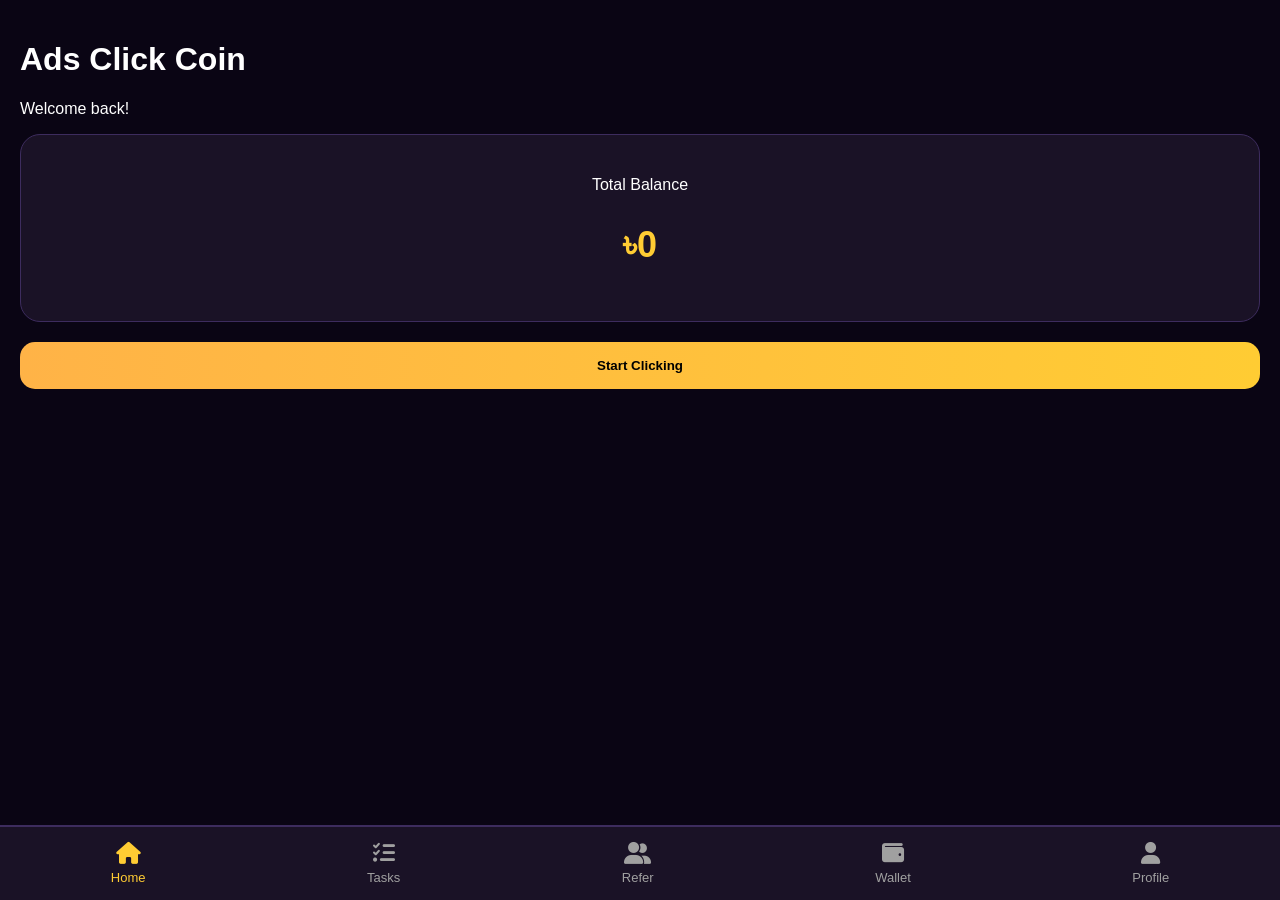
==== index.html @ d7c6bf6d "Update index.html" ====
<!DOCTYPE html>
<html>
<head>
    <link rel="stylesheet" href="https://cdnjs.cloudflare.com/ajax/libs/font-awesome/6.0.0/css/all.min.css">
    <link rel="stylesheet" href="style.css">
</head>
<body>
    <div class="dashboard">
        <header><h1>Ads Click Coin</h1><p>Welcome back!</p></header>
        <div class="balance-card"><p>Total Balance</p><h2 id="balance-display">৳0</h2></div>
        <button class="start-btn">Start Clicking</button>
    </div>
    <nav class="navbar">
        <a href="index.html" class="nav-item active"><i class="fas fa-home"></i><span>Home</span></a>
        <a href="tasks.html" class="nav-item"><i class="fas fa-tasks"></i><span>Tasks</span></a>
        <a href="refer.html" class="nav-item"><i class="fas fa-user-friends"></i><span>Refer</span></a>
        <a href="wallet.html" class="nav-item"><i class="fas fa-wallet"></i><span>Wallet</span></a>
        <a href="profile.html" class="nav-item"><i class="fas fa-user"></i><span>Profile</span></a>
    </nav>
    <script src="https://telegram.org/js/telegram-web-app.js"></script>
    <script src="script.js"></script>
</body>
</html>
---- style.css ----
body { margin: 0; padding: 0; font-family: 'Segoe UI', sans-serif; background-color: #0a0514; color: #ffffff; padding-bottom: 90px; }
.dashboard { padding: 20px; }
.balance-card { background-color: #1a1226; padding: 25px; border-radius: 20px; text-align: center; border: 1px solid #3d2c5e; margin-bottom: 20px; }
.balance-card h2 { font-size: 36px; color: #ffcc33; }
.start-btn, .withdraw-main-btn { width: 100%; padding: 16px; border-radius: 15px; background: linear-gradient(90deg, #ffb347, #ffcc33); color: #000; font-weight: bold; border: none; cursor: pointer; }
.navbar { position: fixed; bottom: 0; width: 100%; background-color: #1a1226; display: flex; justify-content: space-around; padding: 15px 0; border-top: 2px solid #3d2c5e; }
.nav-item { color: #a0a0a0; text-decoration: none; font-size: 13px; display: flex; flex-direction: column; align-items: center; }
.nav-item.active { color: #ffcc33; }
.nav-item i { font-size: 22px; margin-bottom: 6px; }
input { width: 100%; padding: 15px; background: #251a38; border: 1px solid #3d2c5e; border-radius: 12px; color: white; box-sizing: border-box; margin-top: 8px; }
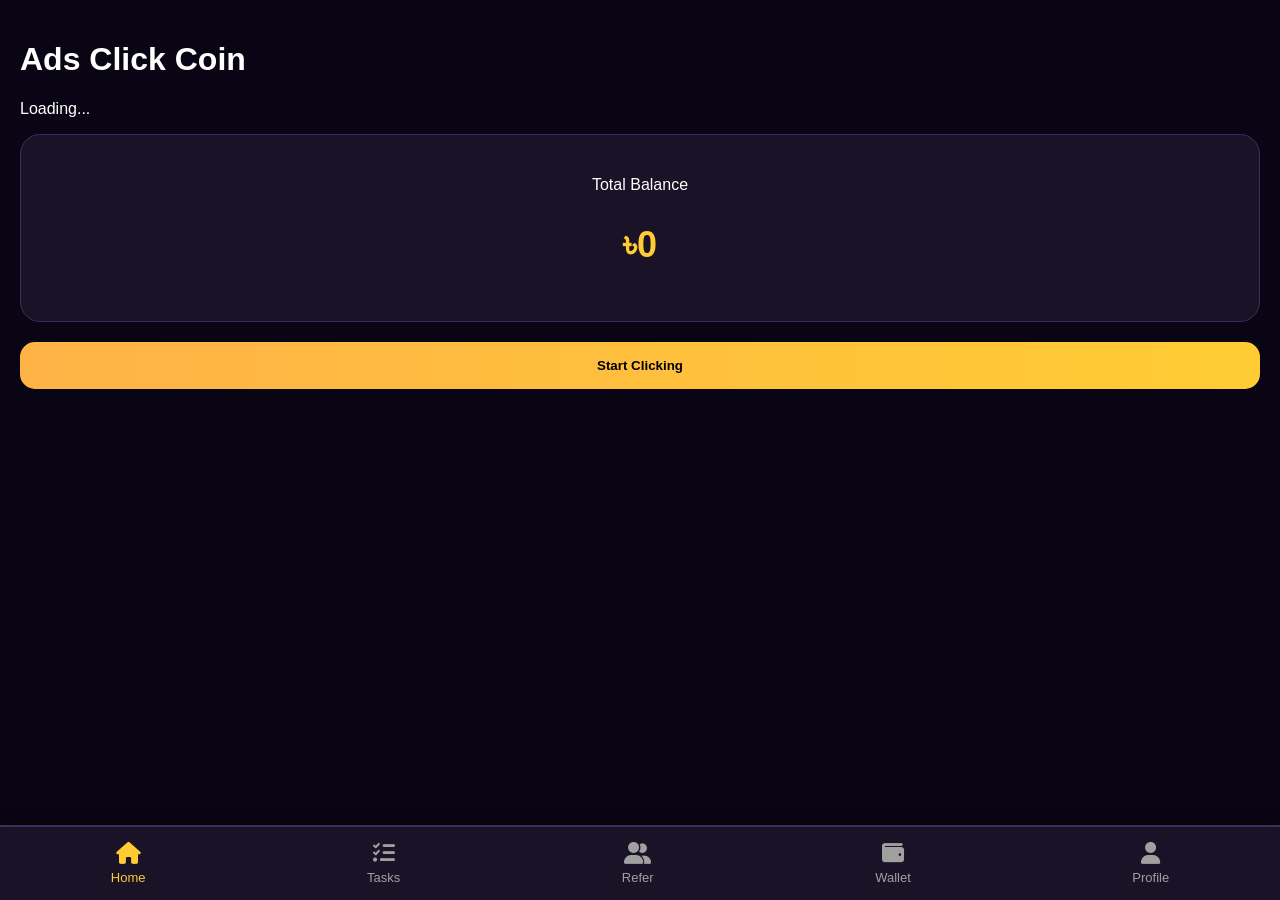
==== commit f8ea217f: "Update index.html" ====
--- a/index.html
+++ b/index.html
@@ -6,10 +6,11 @@
 </head>
 <body>
     <div class="dashboard">
-        <header><h1>Ads Click Coin</h1><p>Welcome back!</p></header>
+        <header><h1>Ads Click Coin</h1><p>Loading...</p></header>
         <div class="balance-card"><p>Total Balance</p><h2 id="balance-display">৳0</h2></div>
         <button class="start-btn">Start Clicking</button>
     </div>
+
     <nav class="navbar">
         <a href="index.html" class="nav-item active"><i class="fas fa-home"></i><span>Home</span></a>
         <a href="tasks.html" class="nav-item"><i class="fas fa-tasks"></i><span>Tasks</span></a>
--- a/style.css
+++ b/style.css
@@ -3,8 +3,8 @@
 .balance-card { background-color: #1a1226; padding: 25px; border-radius: 20px; text-align: center; border: 1px solid #3d2c5e; margin-bottom: 20px; }
 .balance-card h2 { font-size: 36px; color: #ffcc33; }
 .start-btn, .withdraw-main-btn { width: 100%; padding: 16px; border-radius: 15px; background: linear-gradient(90deg, #ffb347, #ffcc33); color: #000; font-weight: bold; border: none; cursor: pointer; }
-.navbar { position: fixed; bottom: 0; width: 100%; background-color: #1a1226; display: flex; justify-content: space-around; padding: 15px 0; border-top: 2px solid #3d2c5e; }
-.nav-item { color: #a0a0a0; text-decoration: none; font-size: 13px; display: flex; flex-direction: column; align-items: center; }
+.navbar { position: fixed; bottom: 0; width: 100%; background-color: #1a1226; display: flex; justify-content: space-around; padding: 15px 0; border-top: 2px solid #3d2c5e; box-shadow: 0 -5px 15px rgba(0,0,0,0.3); }
+.nav-item { color: #a0a0a0; text-decoration: none; font-size: 13px; display: flex; flex-direction: column; align-items: center; transition: 0.3s; }
 .nav-item.active { color: #ffcc33; }
 .nav-item i { font-size: 22px; margin-bottom: 6px; }
 input { width: 100%; padding: 15px; background: #251a38; border: 1px solid #3d2c5e; border-radius: 12px; color: white; box-sizing: border-box; margin-top: 8px; }
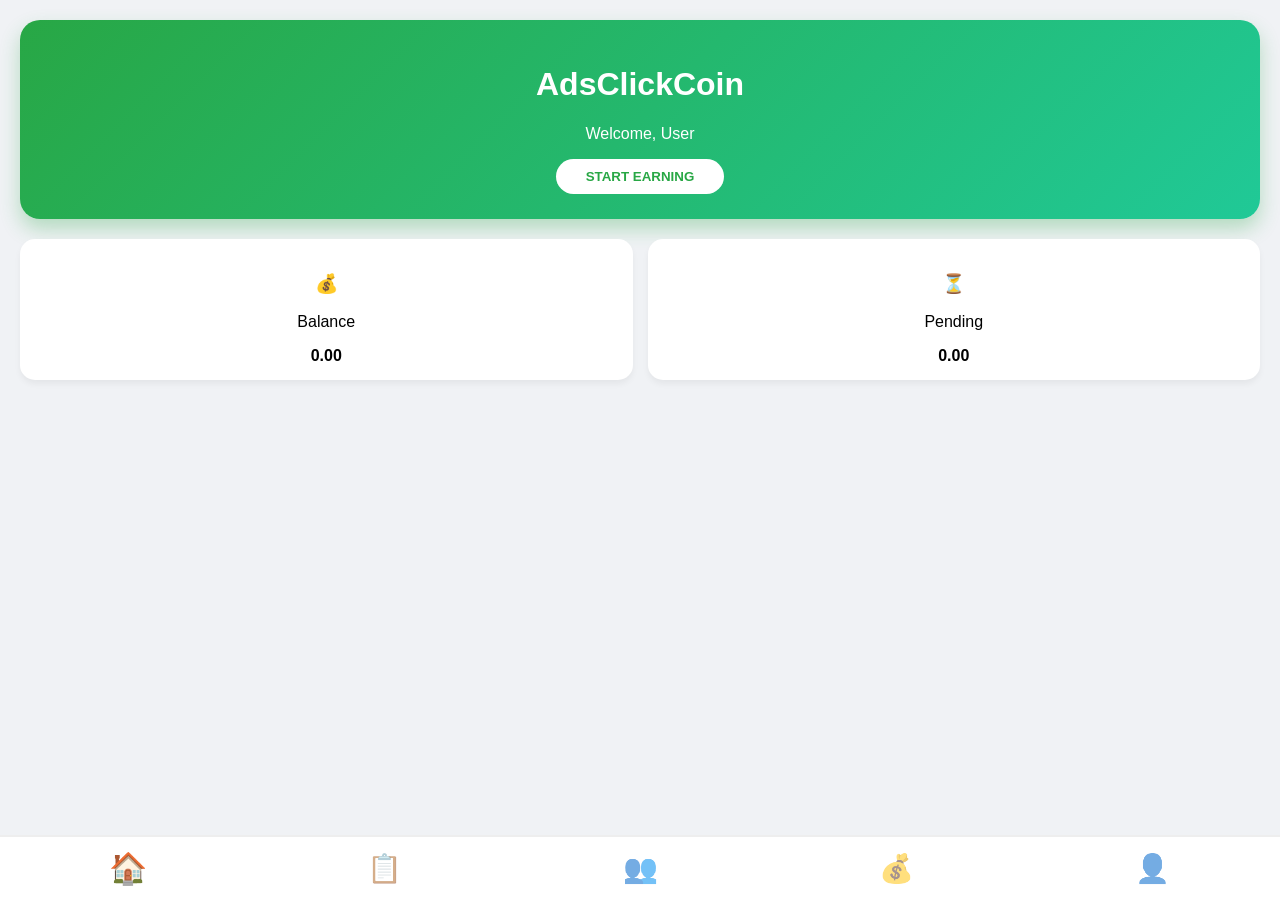
==== commit e69755b2: "Update index.html" ====
--- a/index.html
+++ b/index.html
@@ -1,24 +1,52 @@
 <!DOCTYPE html>
-<html>
+<html lang="bn">
 <head>
-    <link rel="stylesheet" href="https://cdnjs.cloudflare.com/ajax/libs/font-awesome/6.0.0/css/all.min.css">
-    <link rel="stylesheet" href="style.css">
+    <meta charset="UTF-8">
+    <style>
+        body { font-family: 'Segoe UI', sans-serif; background: #f0f2f5; margin: 0; padding-bottom: 90px; }
+        
+        /* লোডিং সিস্টেম */
+        #loader { position: fixed; top: 0; left: 0; width: 100%; height: 100%; background: #ffffff; display: flex; justify-content: center; align-items: center; z-index: 9999; }
+        .spinner { border: 5px solid #f3f3f3; border-top: 5px solid #28a745; border-radius: 50%; width: 40px; height: 40px; animation: spin 1s linear infinite; }
+        @keyframes spin { 0% { transform: rotate(0deg); } 100% { transform: rotate(360deg); } }
+
+        .container { padding: 20px; }
+        .hero-card { background: linear-gradient(135deg, #28a745, #20c997); color: white; padding: 25px; border-radius: 20px; text-align: center; box-shadow: 0 10px 20px rgba(40,167,69,0.3); }
+        .stats-grid { display: grid; grid-template-columns: 1fr 1fr; gap: 15px; margin-top: 20px; }
+        .stat-card { background: white; padding: 15px; border-radius: 15px; text-align: center; box-shadow: 0 4px 6px rgba(0,0,0,0.05); }
+        .nav-bar { position: fixed; bottom: 0; width: 100%; display: flex; justify-content: space-around; background: #fff; padding: 15px 0; border-top: 2px solid #eee; z-index: 1000; }
+        .nav-link { font-size: 28px; text-decoration: none; opacity: 0.6; }
+        .nav-link.active { opacity: 1; transform: scale(1.1); }
+    </style>
 </head>
 <body>
-    <div class="dashboard">
-        <header><h1>Ads Click Coin</h1><p>Loading...</p></header>
-        <div class="balance-card"><p>Total Balance</p><h2 id="balance-display">৳0</h2></div>
-        <button class="start-btn">Start Clicking</button>
+    <!-- লোডিং স্ক্রিন -->
+    <div id="loader"><div class="spinner"></div></div>
+
+    <div class="container">
+        <div class="hero-card">
+            <h1>AdsClickCoin</h1>
+            <p>Welcome, <span id="username">User</span></p>
+            <button style="background: white; color: #28a745; border: none; padding: 10px 30px; border-radius: 20px; font-weight: bold; cursor: pointer;" onclick="location.href='tasks.html'">START EARNING</button>
+        </div>
+        
+        <div class="stats-grid">
+            <div class="stat-card"><h3>💰</h3><p>Balance</p><b>0.00</b></div>
+            <div class="stat-card"><h3>⏳</h3><p>Pending</p><b>0.00</b></div>
+        </div>
     </div>
 
-    <nav class="navbar">
-        <a href="index.html" class="nav-item active"><i class="fas fa-home"></i><span>Home</span></a>
-        <a href="tasks.html" class="nav-item"><i class="fas fa-tasks"></i><span>Tasks</span></a>
-        <a href="refer.html" class="nav-item"><i class="fas fa-user-friends"></i><span>Refer</span></a>
-        <a href="wallet.html" class="nav-item"><i class="fas fa-wallet"></i><span>Wallet</span></a>
-        <a href="profile.html" class="nav-item"><i class="fas fa-user"></i><span>Profile</span></a>
-    </nav>
-    <script src="https://telegram.org/js/telegram-web-app.js"></script>
-    <script src="script.js"></script>
+    <div class="nav-bar">
+        <a href="index.html" class="nav-link active">🏠</a>
+        <a href="tasks.html" class="nav-link">📋</a>
+        <a href="refer.html" class="nav-link">👥</a>
+        <a href="wallet.html" class="nav-link">💰</a>
+        <a href="profile.html" class="nav-link">👤</a>
+    </div>
+
+    <script>
+        // লোডিং স্ক্রিন সরানোর লজিক
+        window.onload = () => { setTimeout(() => { document.getElementById('loader').style.display = 'none'; }, 800); }
+    </script>
 </body>
 </html>
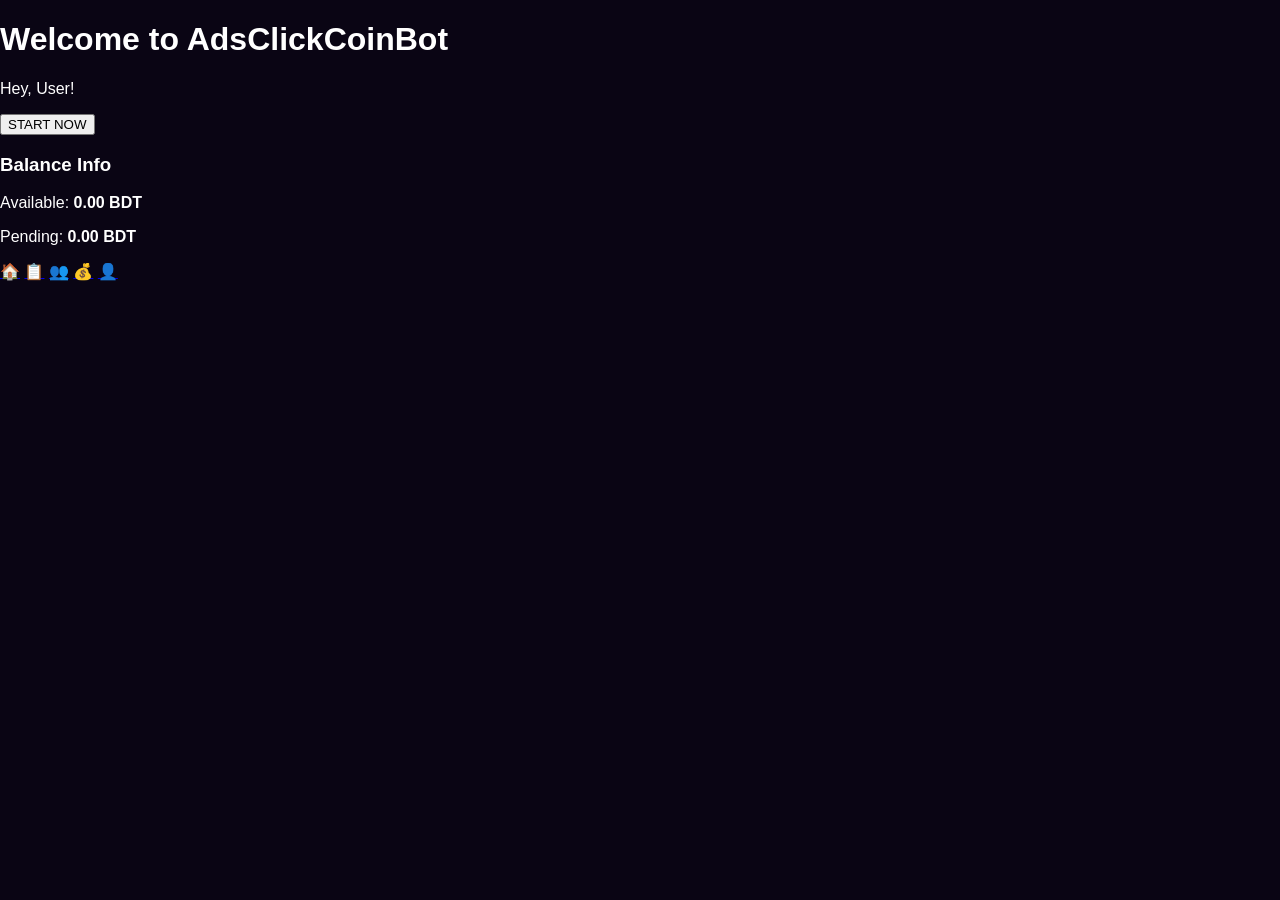
==== commit a6eafe4d: "Update index.html" ====
--- a/index.html
+++ b/index.html
@@ -2,51 +2,27 @@
 <html lang="bn">
 <head>
     <meta charset="UTF-8">
-    <style>
-        body { font-family: 'Segoe UI', sans-serif; background: #f0f2f5; margin: 0; padding-bottom: 90px; }
-        
-        /* লোডিং সিস্টেম */
-        #loader { position: fixed; top: 0; left: 0; width: 100%; height: 100%; background: #ffffff; display: flex; justify-content: center; align-items: center; z-index: 9999; }
-        .spinner { border: 5px solid #f3f3f3; border-top: 5px solid #28a745; border-radius: 50%; width: 40px; height: 40px; animation: spin 1s linear infinite; }
-        @keyframes spin { 0% { transform: rotate(0deg); } 100% { transform: rotate(360deg); } }
-
-        .container { padding: 20px; }
-        .hero-card { background: linear-gradient(135deg, #28a745, #20c997); color: white; padding: 25px; border-radius: 20px; text-align: center; box-shadow: 0 10px 20px rgba(40,167,69,0.3); }
-        .stats-grid { display: grid; grid-template-columns: 1fr 1fr; gap: 15px; margin-top: 20px; }
-        .stat-card { background: white; padding: 15px; border-radius: 15px; text-align: center; box-shadow: 0 4px 6px rgba(0,0,0,0.05); }
-        .nav-bar { position: fixed; bottom: 0; width: 100%; display: flex; justify-content: space-around; background: #fff; padding: 15px 0; border-top: 2px solid #eee; z-index: 1000; }
-        .nav-link { font-size: 28px; text-decoration: none; opacity: 0.6; }
-        .nav-link.active { opacity: 1; transform: scale(1.1); }
-    </style>
+    <link rel="stylesheet" href="style.css">
+    <title>Home - AdsClickCoin</title>
 </head>
 <body>
-    <!-- লোডিং স্ক্রিন -->
-    <div id="loader"><div class="spinner"></div></div>
-
     <div class="container">
-        <div class="hero-card">
-            <h1>AdsClickCoin</h1>
-            <p>Welcome, <span id="username">User</span></p>
-            <button style="background: white; color: #28a745; border: none; padding: 10px 30px; border-radius: 20px; font-weight: bold; cursor: pointer;" onclick="location.href='tasks.html'">START EARNING</button>
-        </div>
-        
-        <div class="stats-grid">
-            <div class="stat-card"><h3>💰</h3><p>Balance</p><b>0.00</b></div>
-            <div class="stat-card"><h3>⏳</h3><p>Pending</p><b>0.00</b></div>
+        <h1>Welcome to AdsClickCoinBot</h1>
+        <p>Hey, <span id="username">User</span>!</p>
+        <button class="btn-green" onclick="location.href='tasks.html'">START NOW</button>
+        <div class="card">
+            <h3>Balance Info</h3>
+            <p>Available: <b>0.00 BDT</b></p>
+            <p>Pending: <b>0.00 BDT</b></p>
         </div>
     </div>
 
     <div class="nav-bar">
-        <a href="index.html" class="nav-link active">🏠</a>
+        <a href="index.html" class="nav-link">🏠</a>
         <a href="tasks.html" class="nav-link">📋</a>
         <a href="refer.html" class="nav-link">👥</a>
         <a href="wallet.html" class="nav-link">💰</a>
         <a href="profile.html" class="nav-link">👤</a>
     </div>
-
-    <script>
-        // লোডিং স্ক্রিন সরানোর লজিক
-        window.onload = () => { setTimeout(() => { document.getElementById('loader').style.display = 'none'; }, 800); }
-    </script>
 </body>
 </html>
--- a/style.css
+++ b/style.css
@@ -0,0 +1,10 @@
+body { margin: 0; padding: 0; font-family: 'Segoe UI', sans-serif; background-color: #0a0514; color: #ffffff; padding-bottom: 90px; }
+.dashboard { padding: 20px; }
+.balance-card { background-color: #1a1226; padding: 25px; border-radius: 20px; text-align: center; border: 1px solid #3d2c5e; margin-bottom: 20px; }
+.balance-card h2 { font-size: 36px; color: #ffcc33; }
+.start-btn, .withdraw-main-btn { width: 100%; padding: 16px; border-radius: 15px; background: linear-gradient(90deg, #ffb347, #ffcc33); color: #000; font-weight: bold; border: none; cursor: pointer; }
+.navbar { position: fixed; bottom: 0; width: 100%; background-color: #1a1226; display: flex; justify-content: space-around; padding: 15px 0; border-top: 2px solid #3d2c5e; box-shadow: 0 -5px 15px rgba(0,0,0,0.3); }
+.nav-item { color: #a0a0a0; text-decoration: none; font-size: 13px; display: flex; flex-direction: column; align-items: center; transition: 0.3s; }
+.nav-item.active { color: #ffcc33; }
+.nav-item i { font-size: 22px; margin-bottom: 6px; }
+input { width: 100%; padding: 15px; background: #251a38; border: 1px solid #3d2c5e; border-radius: 12px; color: white; box-sizing: border-box; margin-top: 8px; }
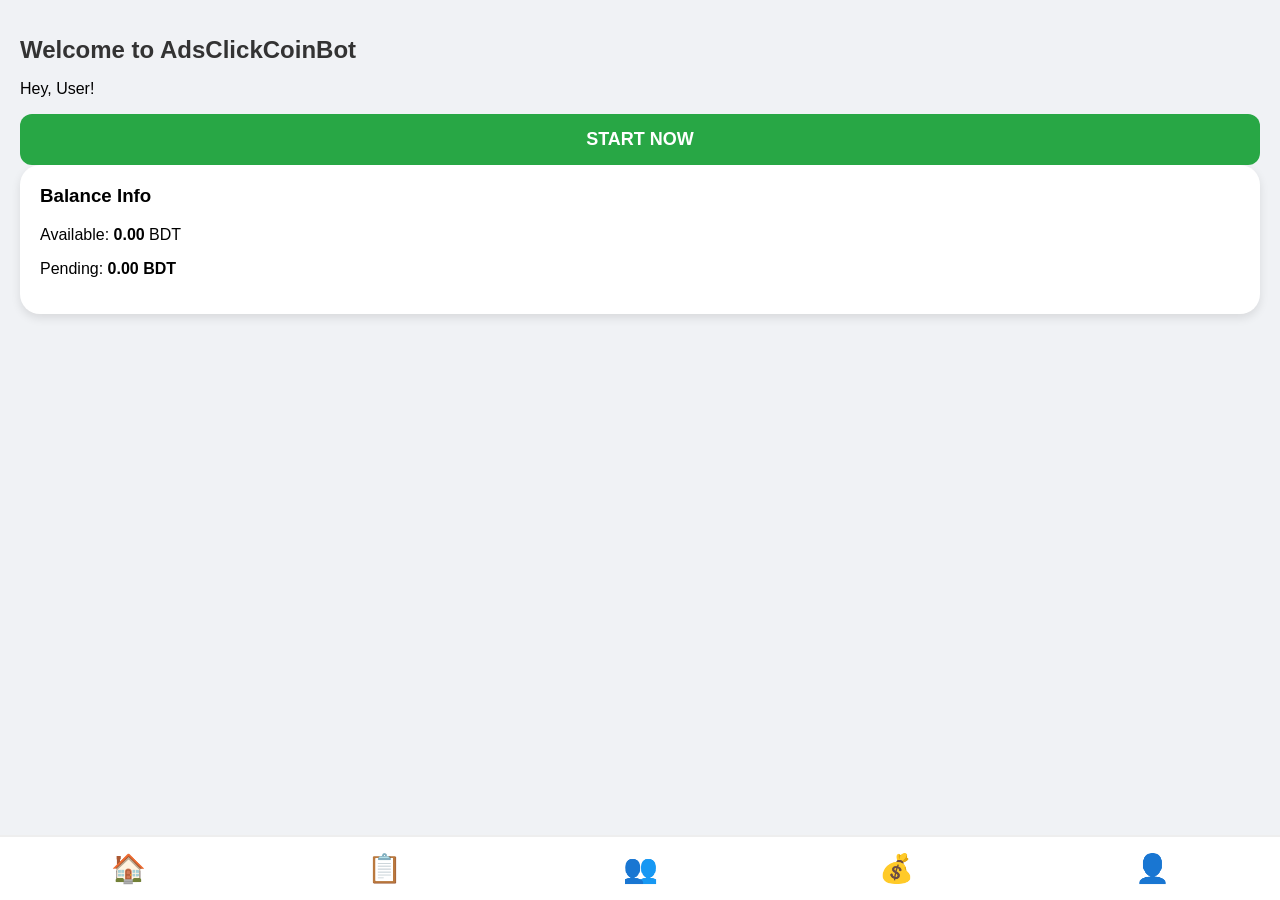
==== commit 8b9df4df: "Update index.html" ====
--- a/index.html
+++ b/index.html
@@ -12,7 +12,8 @@
         <button class="btn-green" onclick="location.href='tasks.html'">START NOW</button>
         <div class="card">
             <h3>Balance Info</h3>
-            <p>Available: <b>0.00 BDT</b></p>
+            <!-- ব্যালেন্স এখানে আপডেট হবে -->
+            <p>Available: <b id="balance">0.00</b> BDT</p>
             <p>Pending: <b>0.00 BDT</b></p>
         </div>
     </div>
@@ -24,5 +25,9 @@
         <a href="wallet.html" class="nav-link">💰</a>
         <a href="profile.html" class="nav-link">👤</a>
     </div>
+
+    <!-- টেলিগ্রাম ওয়েব অ্যাপের জন্য -->
+    <script src="https://telegram.org/js/telegram-web-app.js"></script>
+    <script type="module" src="script.js"></script>
 </body>
 </html>
--- a/style.css
+++ b/style.css
@@ -1,10 +1,83 @@
-body { margin: 0; padding: 0; font-family: 'Segoe UI', sans-serif; background-color: #0a0514; color: #ffffff; padding-bottom: 90px; }
-.dashboard { padding: 20px; }
-.balance-card { background-color: #1a1226; padding: 25px; border-radius: 20px; text-align: center; border: 1px solid #3d2c5e; margin-bottom: 20px; }
-.balance-card h2 { font-size: 36px; color: #ffcc33; }
-.start-btn, .withdraw-main-btn { width: 100%; padding: 16px; border-radius: 15px; background: linear-gradient(90deg, #ffb347, #ffcc33); color: #000; font-weight: bold; border: none; cursor: pointer; }
-.navbar { position: fixed; bottom: 0; width: 100%; background-color: #1a1226; display: flex; justify-content: space-around; padding: 15px 0; border-top: 2px solid #3d2c5e; box-shadow: 0 -5px 15px rgba(0,0,0,0.3); }
-.nav-item { color: #a0a0a0; text-decoration: none; font-size: 13px; display: flex; flex-direction: column; align-items: center; transition: 0.3s; }
-.nav-item.active { color: #ffcc33; }
-.nav-item i { font-size: 22px; margin-bottom: 6px; }
-input { width: 100%; padding: 15px; background: #251a38; border: 1px solid #3d2c5e; border-radius: 12px; color: white; box-sizing: border-box; margin-top: 8px; }
+/* বেসিক সেটআপ */
+body { 
+    font-family: 'Segoe UI', Tahoma, Geneva, Verdana, sans-serif; 
+    background-color: #f0f2f5; 
+    margin: 0; 
+    padding-bottom: 90px; 
+}
+
+.container { 
+    padding: 20px; 
+}
+
+/* কার্ড স্টাইল */
+.card { 
+    background: white; 
+    padding: 20px; 
+    border-radius: 20px; 
+    box-shadow: 0 4px 10px rgba(0,0,0,0.1); 
+    margin-bottom: 20px; 
+}
+
+/* বাটন স্টাইল */
+.btn-green { 
+    width: 100%; 
+    padding: 15px; 
+    background: #28a745; 
+    color: white; 
+    border: none; 
+    border-radius: 12px; 
+    font-size: 18px; 
+    font-weight: bold; 
+    cursor: pointer; 
+    transition: 0.2s; 
+}
+
+.btn-green:active { transform: scale(0.95); }
+
+.btn-blue { 
+    background: #007bff; 
+    color: white; 
+    padding: 12px; 
+    border: none; 
+    border-radius: 10px; 
+    width: 100%; 
+    margin-bottom: 10px; 
+    font-weight: bold; 
+}
+
+.btn-yellow { 
+    background: #ffc107; 
+    color: black; 
+    padding: 12px; 
+    border: none; 
+    border-radius: 10px; 
+    width: 100%; 
+    margin-bottom: 10px; 
+    font-weight: bold; 
+}
+
+/* নেভিগেশন বার ডিজাইন */
+.nav-bar { 
+    position: fixed; 
+    bottom: 0; 
+    width: 100%; 
+    display: flex; 
+    justify-content: space-around; 
+    background: #fff; 
+    padding: 15px 0; 
+    border-top: 2px solid #eee; 
+    z-index: 1000; 
+}
+
+.nav-link { 
+    font-size: 28px; 
+    text-decoration: none; 
+    transition: 0.3s; 
+}
+
+.nav-link:hover { transform: scale(1.2); }
+
+/* টাইটেল এবং টেক্সট */
+h1 { color: #333; font-size: 24px; }
+h3 { margin-top: 0; }
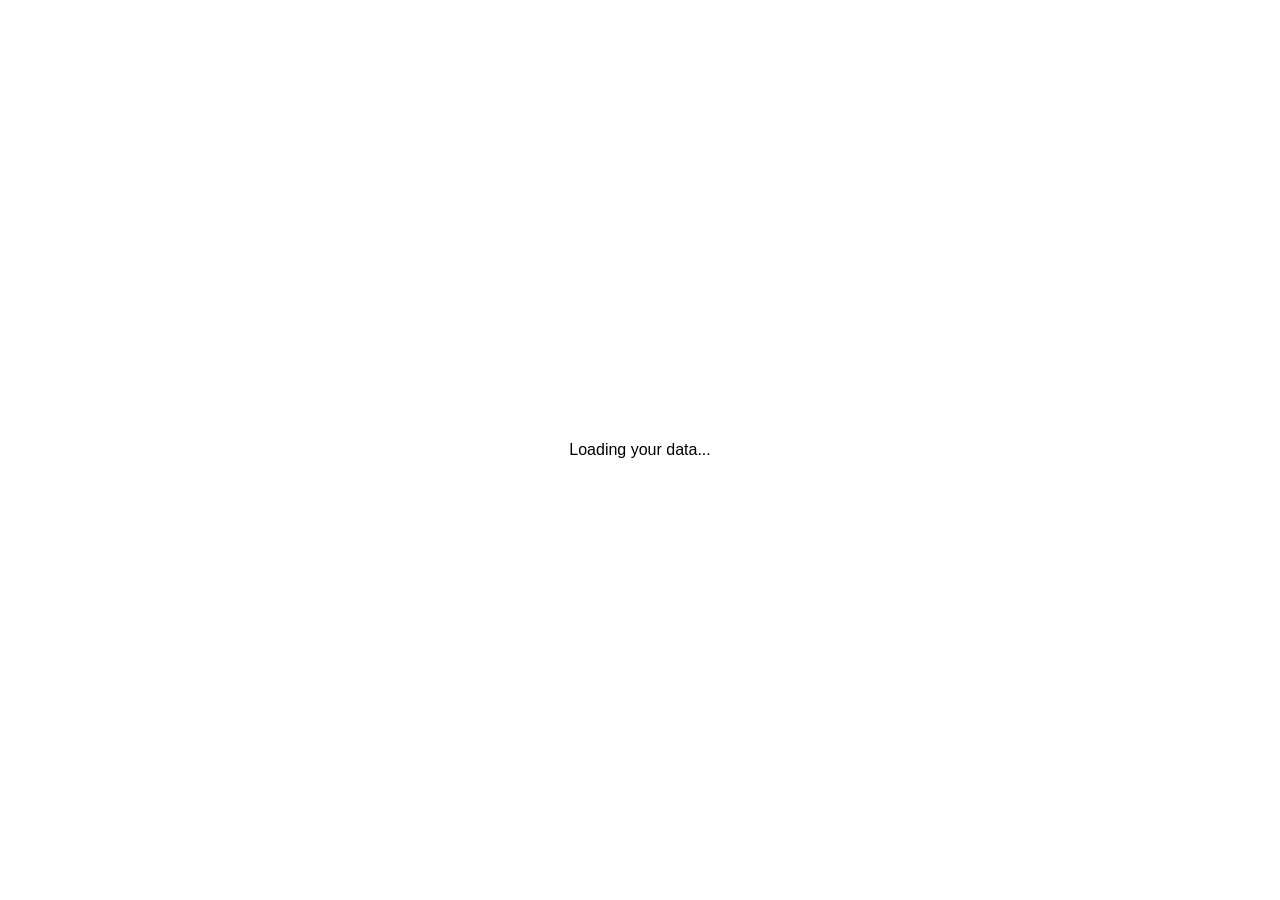
==== commit 378b50a6: "Update index.html" ====
--- a/index.html
+++ b/index.html
@@ -2,19 +2,23 @@
 <html lang="bn">
 <head>
     <meta charset="UTF-8">
+    <meta name="viewport" content="width=device-width, initial-scale=1.0">
     <link rel="stylesheet" href="style.css">
     <title>Home - AdsClickCoin</title>
 </head>
 <body>
+
+    <div id="loading-screen" style="position:fixed; top:0; left:0; width:100%; height:100%; background:#fff; z-index:9999; display:flex; justify-content:center; align-items:center;">
+        <p>Loading your data...</p>
+    </div>
+
     <div class="container">
-        <h1>Welcome to AdsClickCoinBot</h1>
-        <p>Hey, <span id="username">User</span>!</p>
+        <h1>Welcome, <span id="username">User</span>!</h1>
         <button class="btn-green" onclick="location.href='tasks.html'">START NOW</button>
+        
         <div class="card">
             <h3>Balance Info</h3>
-            <!-- ব্যালেন্স এখানে আপডেট হবে -->
             <p>Available: <b id="balance">0.00</b> BDT</p>
-            <p>Pending: <b>0.00 BDT</b></p>
         </div>
     </div>
 
@@ -26,8 +30,33 @@
         <a href="profile.html" class="nav-link">👤</a>
     </div>
 
-    <!-- টেলিগ্রাম ওয়েব অ্যাপের জন্য -->
     <script src="https://telegram.org/js/telegram-web-app.js"></script>
-    <script type="module" src="script.js"></script>
+    
+    <script type="module">
+        import { getData } from './api.js';
+        
+        const tg = window.Telegram.WebApp;
+        tg.ready();
+
+        // ইউজার নাম দেখানো
+        const user = tg.initDataUnsafe.user;
+        if (user) {
+            document.getElementById('username').innerText = user.first_name;
+        }
+
+        // ব্যালেন্স লোড করা
+        async function init() {
+            if (user) {
+                const userData = await getData(`user_${user.id}`);
+                if (userData) {
+                    document.getElementById('balance').innerText = userData.balance.toFixed(2);
+                }
+            }
+            // লোডিং স্ক্রিন বন্ধ করা
+            document.getElementById('loading-screen').style.display = 'none';
+        }
+        
+        init();
+    </script>
 </body>
 </html>
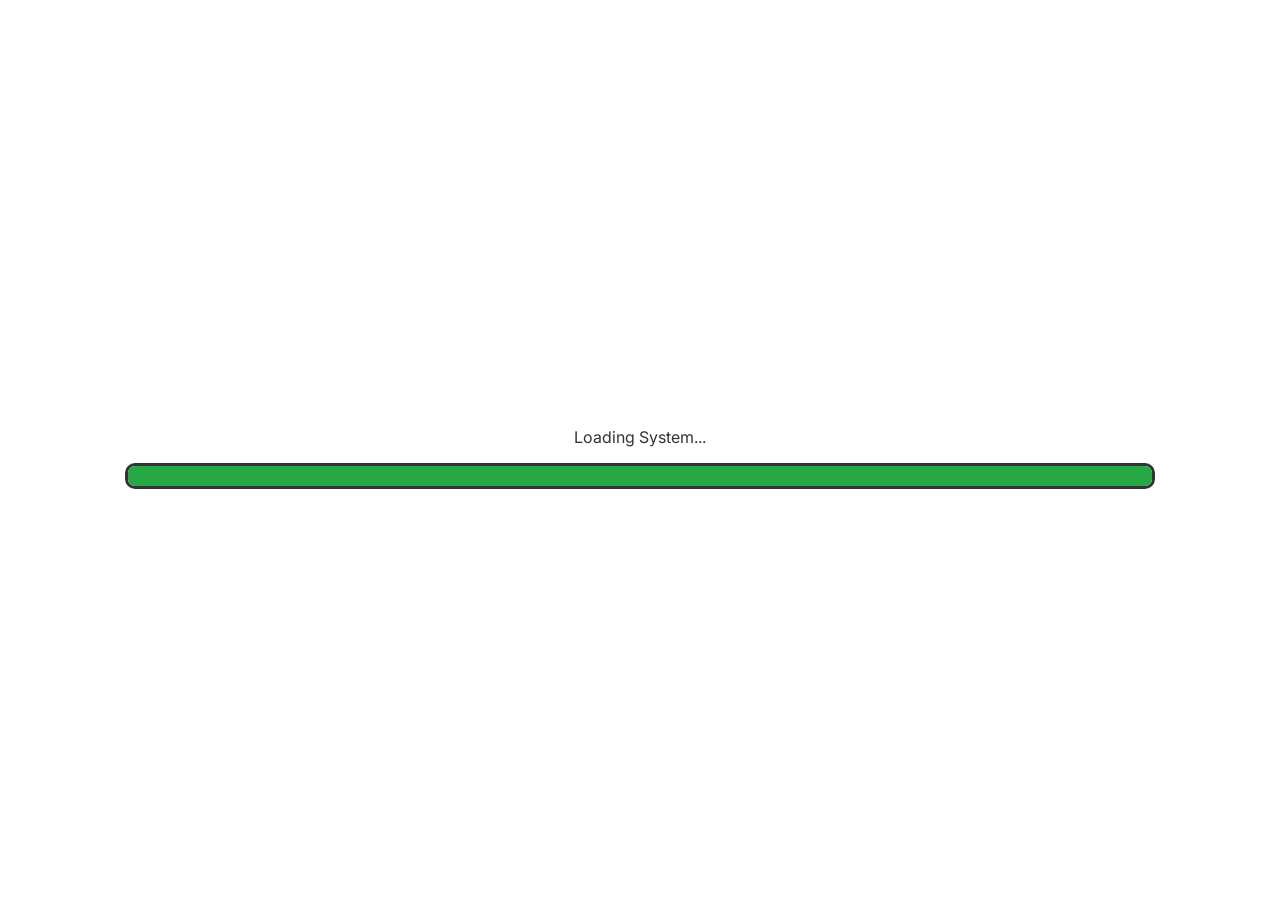
==== commit a69d83d0: "Update index.html" ====
--- a/index.html
+++ b/index.html
@@ -5,11 +5,23 @@
     <meta name="viewport" content="width=device-width, initial-scale=1.0">
     <link rel="stylesheet" href="style.css">
     <title>Home - AdsClickCoin</title>
+    <style>
+        /* লোডিং পাইপ স্টাইল */
+        #preloader {
+            position: fixed; top: 0; left: 0; width: 100%; height: 100%;
+            background: #fff; z-index: 9999; display: flex; flex-direction: column;
+            justify-content: center; align-items: center;
+        }
+        .pipe-container { width: 80%; height: 20px; border: 3px solid #333; border-radius: 10px; overflow: hidden; }
+        .pipe-fill { width: 0%; height: 100%; background: #28a745; animation: fill 2s forwards; }
+        @keyframes fill { from { width: 0%; } to { width: 100%; } }
+    </style>
 </head>
 <body>
 
-    <div id="loading-screen" style="position:fixed; top:0; left:0; width:100%; height:100%; background:#fff; z-index:9999; display:flex; justify-content:center; align-items:center;">
-        <p>Loading your data...</p>
+    <div id="preloader">
+        <p>Loading System...</p>
+        <div class="pipe-container"><div class="pipe-fill"></div></div>
     </div>
 
     <div class="container">
@@ -38,25 +50,21 @@
         const tg = window.Telegram.WebApp;
         tg.ready();
 
-        // ইউজার নাম দেখানো
-        const user = tg.initDataUnsafe.user;
-        if (user) {
-            document.getElementById('username').innerText = user.first_name;
-        }
-
-        // ব্যালেন্স লোড করা
-        async function init() {
+        // ইউজার নাম ও ব্যালেন্স লোড
+        window.addEventListener('load', async () => {
+            const user = tg.initDataUnsafe.user;
             if (user) {
+                document.getElementById('username').innerText = user.first_name;
                 const userData = await getData(`user_${user.id}`);
                 if (userData) {
                     document.getElementById('balance').innerText = userData.balance.toFixed(2);
                 }
             }
-            // লোডিং স্ক্রিন বন্ধ করা
-            document.getElementById('loading-screen').style.display = 'none';
-        }
-        
-        init();
+            // ২ সেকেন্ড পর লোডিং সরানো
+            setTimeout(() => {
+                document.getElementById('preloader').style.display = 'none';
+            }, 2000);
+        });
     </script>
 </body>
 </html>
--- a/style.css
+++ b/style.css
@@ -1,83 +1,94 @@
-/* বেসিক সেটআপ */
-body { 
-    font-family: 'Segoe UI', Tahoma, Geneva, Verdana, sans-serif; 
-    background-color: #f0f2f5; 
-    margin: 0; 
-    padding-bottom: 90px; 
+/* গুগল ফন্ট ইমপোর্ট */
+@import url('https://fonts.googleapis.com/css2?family=Inter:wght@400;600;700&display=swap');
+
+:root {
+    --primary-color: #28a745;
+    --bg-color: #f4f7f6;
+    --card-bg: #ffffff;
+    --text-color: #333333;
 }
 
-.container { 
-    padding: 20px; 
+body {
+    font-family: 'Inter', sans-serif;
+    background-color: var(--bg-color);
+    margin: 0;
+    padding: 0;
+    padding-bottom: 100px; /* নিচের নেভিগেশন বারের জন্য জায়গা */
+    color: var(--text-color);
 }
 
-/* কার্ড স্টাইল */
-.card { 
-    background: white; 
-    padding: 20px; 
-    border-radius: 20px; 
-    box-shadow: 0 4px 10px rgba(0,0,0,0.1); 
-    margin-bottom: 20px; 
+.container {
+    padding: 20px;
+    max-width: 500px;
+    margin: 0 auto;
 }
 
-/* বাটন স্টাইল */
-.btn-green { 
-    width: 100%; 
-    padding: 15px; 
-    background: #28a745; 
-    color: white; 
-    border: none; 
-    border-radius: 12px; 
-    font-size: 18px; 
-    font-weight: bold; 
-    cursor: pointer; 
-    transition: 0.2s; 
+/* আধুনিক কার্ড স্টাইল */
+.card {
+    background: var(--card-bg);
+    padding: 20px;
+    border-radius: 20px;
+    margin-bottom: 20px;
+    box-shadow: 0 4px 15px rgba(0, 0, 0, 0.08);
+    border: 1px solid #eef;
 }
 
-.btn-green:active { transform: scale(0.95); }
-
-.btn-blue { 
-    background: #007bff; 
-    color: white; 
-    padding: 12px; 
-    border: none; 
-    border-radius: 10px; 
-    width: 100%; 
-    margin-bottom: 10px; 
-    font-weight: bold; 
+/* বাটন ডিজাইন */
+.btn-green {
+    width: 100%;
+    padding: 15px;
+    background: var(--primary-color);
+    color: white;
+    border: none;
+    border-radius: 15px;
+    font-size: 16px;
+    font-weight: 700;
+    cursor: pointer;
+    transition: transform 0.2s, background 0.3s;
 }
 
-.btn-yellow { 
-    background: #ffc107; 
-    color: black; 
-    padding: 12px; 
-    border: none; 
-    border-radius: 10px; 
-    width: 100%; 
-    margin-bottom: 10px; 
-    font-weight: bold; 
+.btn-green:active {
+    transform: scale(0.97);
+    background: #1e7e34;
 }
 
-/* নেভিগেশন বার ডিজাইন */
-.nav-bar { 
-    position: fixed; 
-    bottom: 0; 
-    width: 100%; 
-    display: flex; 
-    justify-content: space-around; 
-    background: #fff; 
-    padding: 15px 0; 
-    border-top: 2px solid #eee; 
-    z-index: 1000; 
+/* নেভিগেশন বার */
+.nav-bar {
+    position: fixed;
+    bottom: 0;
+    width: 100%;
+    max-width: 500px;
+    display: flex;
+    justify-content: space-around;
+    background: #ffffff;
+    padding: 15px 0;
+    border-top: 2px solid #f0f0f0;
+    z-index: 1000;
 }
 
-.nav-link { 
-    font-size: 28px; 
-    text-decoration: none; 
-    transition: 0.3s; 
+.nav-link {
+    font-size: 26px;
+    text-decoration: none;
+    filter: grayscale(100%);
+    transition: 0.3s;
 }
 
-.nav-link:hover { transform: scale(1.2); }
+.nav-link:hover, .nav-link.active {
+    filter: grayscale(0%);
+    transform: scale(1.1);
+}
 
-/* টাইটেল এবং টেক্সট */
-h1 { color: #333; font-size: 24px; }
-h3 { margin-top: 0; }
+/* টাইটেল ডিজাইন */
+h1 { font-size: 22px; font-weight: 700; color: #1a1a1a; margin-bottom: 20px; }
+h3 { font-size: 16px; font-weight: 600; margin-bottom: 10px; }
+
+/* ইনপুট ফিল্ড */
+input {
+    width: 100%;
+    padding: 15px;
+    margin-bottom: 15px;
+    border: 1px solid #ddd;
+    border-radius: 12px;
+    box-sizing: border-box;
+    font-size: 16px;
+}
